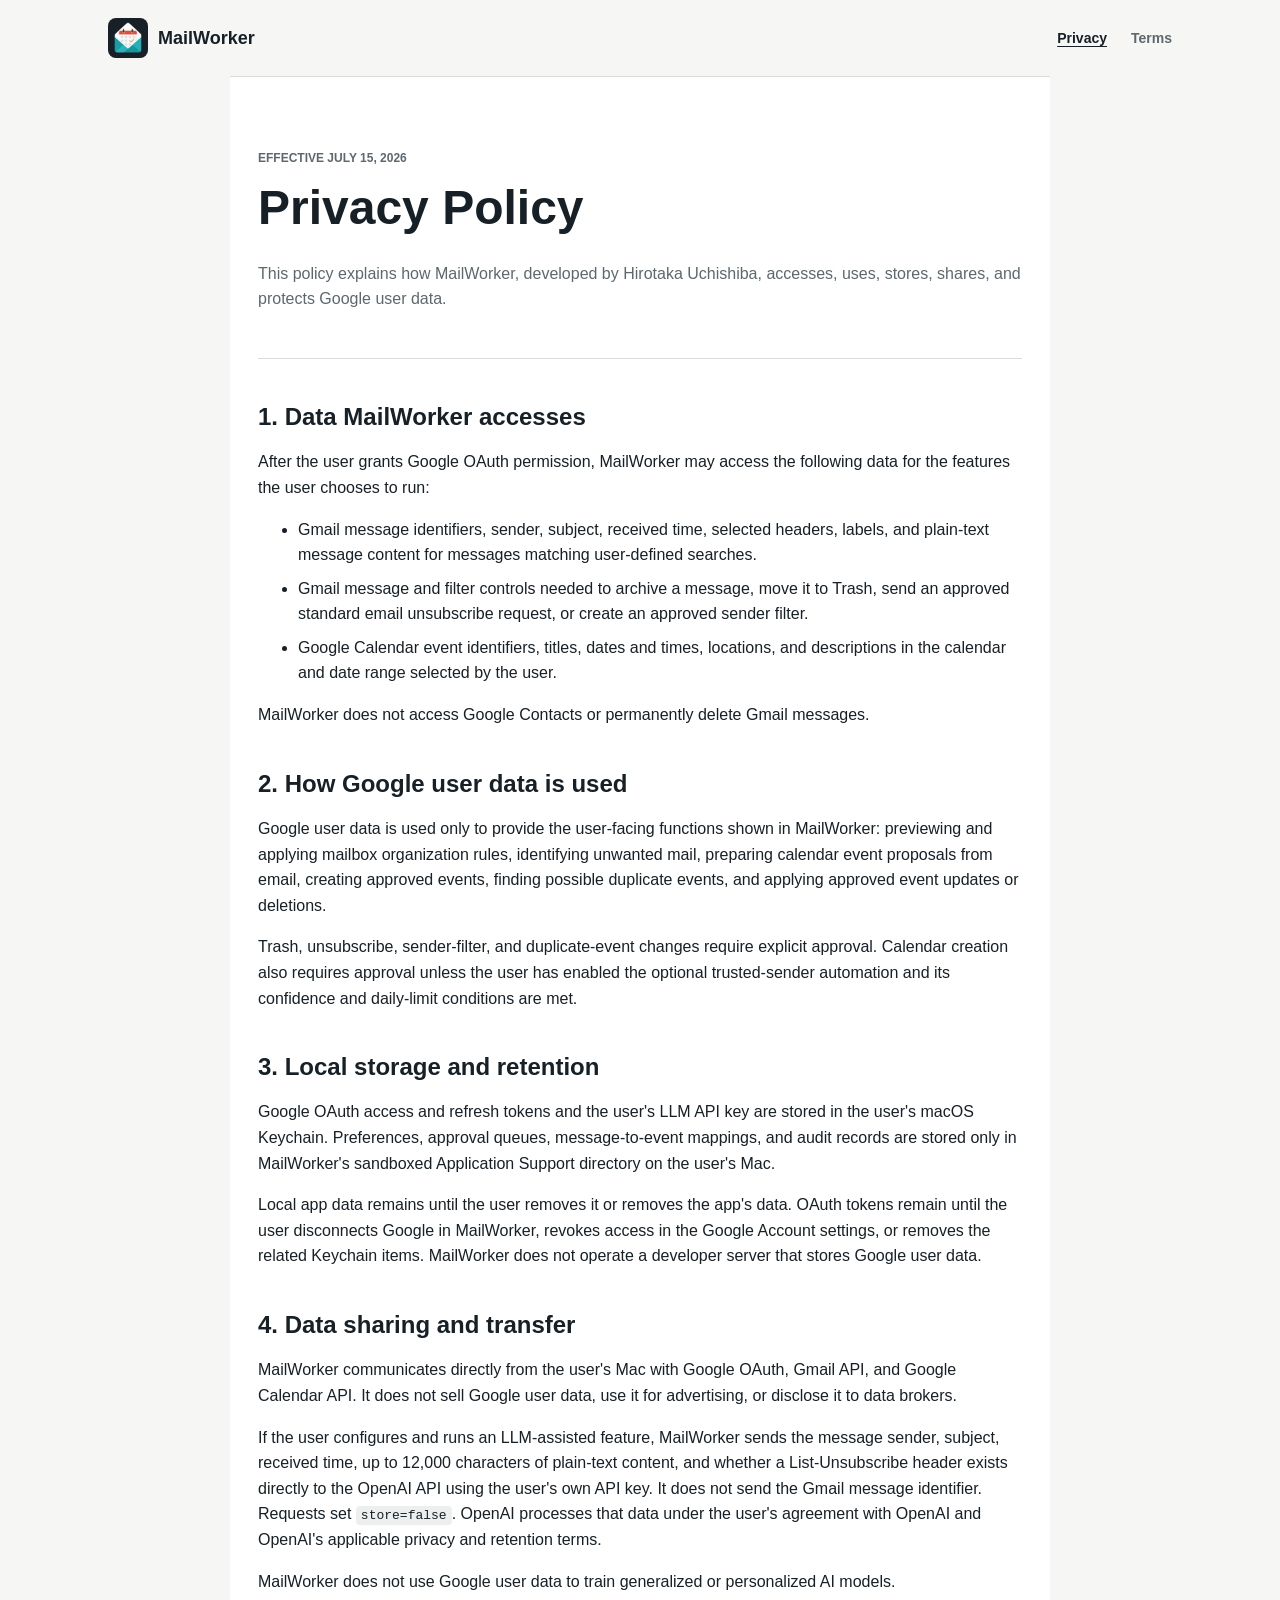
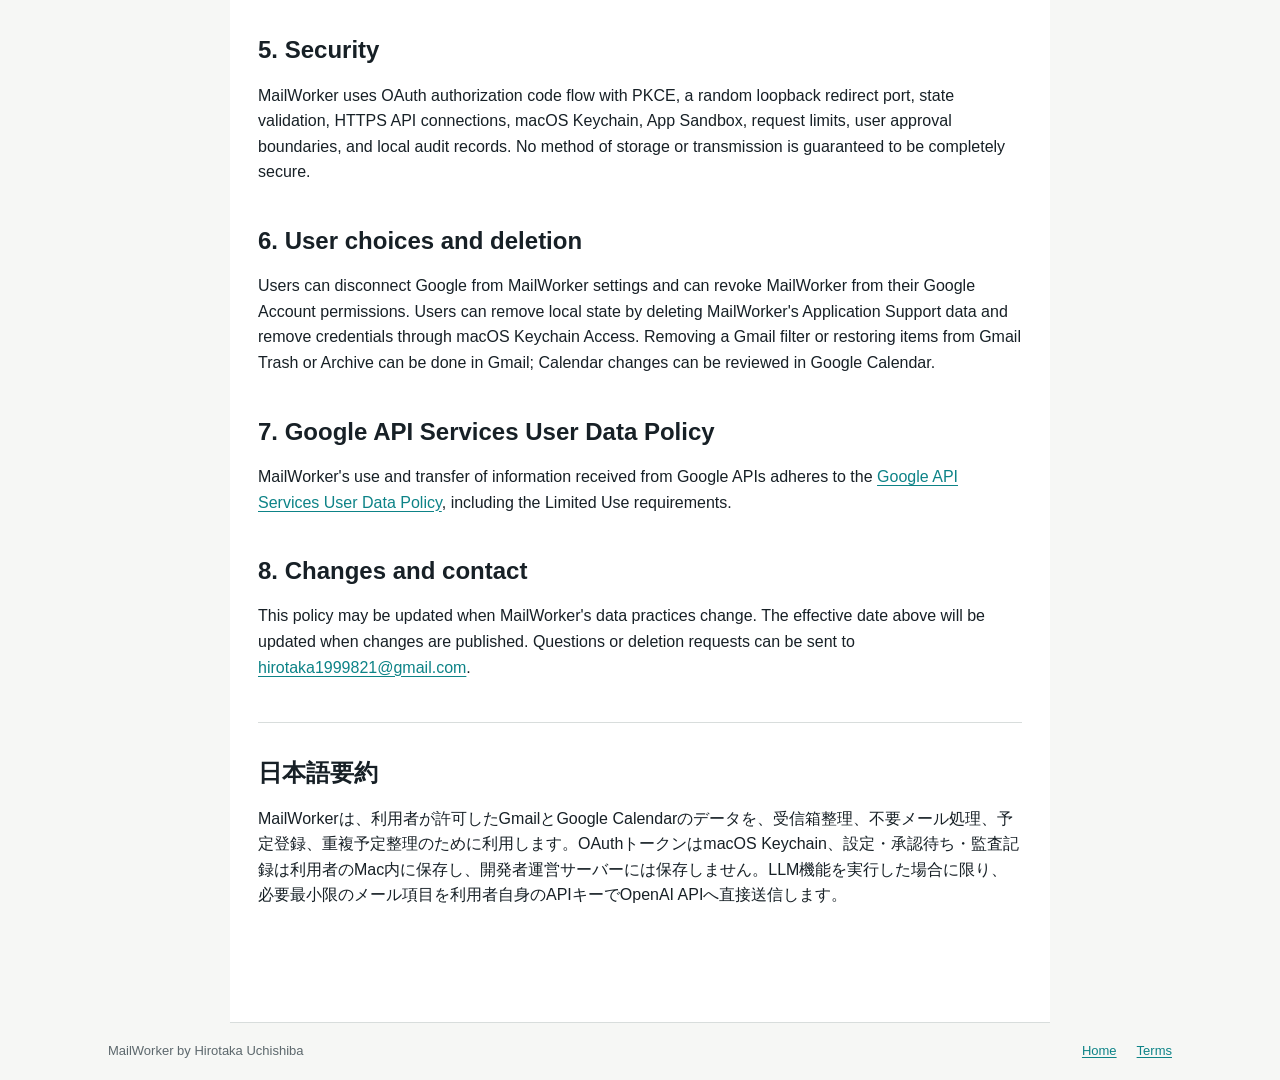
==== MailWorker/privacy.html @ 3fcc0424 "Publish MailWorker verification pages" ====
<!doctype html>
<html lang="en">
<head>
  <meta charset="utf-8">
  <meta name="viewport" content="width=device-width, initial-scale=1">
  <meta name="description" content="MailWorker Privacy Policy">
  <title>Privacy Policy - MailWorker</title>
  <link rel="icon" href="assets/mailworker-oauth-logo.png" type="image/png">
  <link rel="stylesheet" href="assets/site.css">
</head>
<body>
  <header class="site-header">
    <a class="brand" href="./" aria-label="MailWorker home">
      <img src="assets/mailworker-oauth-logo.png" width="40" height="40" alt="">
      <span>MailWorker</span>
    </a>
    <nav aria-label="Primary navigation">
      <a aria-current="page" href="privacy.html">Privacy</a>
      <a href="terms.html">Terms</a>
    </nav>
  </header>

  <main class="legal-page">
    <header class="legal-header">
      <p class="eyebrow">Effective July 15, 2026</p>
      <h1>Privacy Policy</h1>
      <p>This policy explains how MailWorker, developed by Hirotaka Uchishiba, accesses, uses, stores, shares, and protects Google user data.</p>
    </header>

    <section>
      <h2>1. Data MailWorker accesses</h2>
      <p>After the user grants Google OAuth permission, MailWorker may access the following data for the features the user chooses to run:</p>
      <ul>
        <li>Gmail message identifiers, sender, subject, received time, selected headers, labels, and plain-text message content for messages matching user-defined searches.</li>
        <li>Gmail message and filter controls needed to archive a message, move it to Trash, send an approved standard email unsubscribe request, or create an approved sender filter.</li>
        <li>Google Calendar event identifiers, titles, dates and times, locations, and descriptions in the calendar and date range selected by the user.</li>
      </ul>
      <p>MailWorker does not access Google Contacts or permanently delete Gmail messages.</p>
    </section>

    <section>
      <h2>2. How Google user data is used</h2>
      <p>Google user data is used only to provide the user-facing functions shown in MailWorker: previewing and applying mailbox organization rules, identifying unwanted mail, preparing calendar event proposals from email, creating approved events, finding possible duplicate events, and applying approved event updates or deletions.</p>
      <p>Trash, unsubscribe, sender-filter, and duplicate-event changes require explicit approval. Calendar creation also requires approval unless the user has enabled the optional trusted-sender automation and its confidence and daily-limit conditions are met.</p>
    </section>

    <section>
      <h2>3. Local storage and retention</h2>
      <p>Google OAuth access and refresh tokens and the user's LLM API key are stored in the user's macOS Keychain. Preferences, approval queues, message-to-event mappings, and audit records are stored only in MailWorker's sandboxed Application Support directory on the user's Mac.</p>
      <p>Local app data remains until the user removes it or removes the app's data. OAuth tokens remain until the user disconnects Google in MailWorker, revokes access in the Google Account settings, or removes the related Keychain items. MailWorker does not operate a developer server that stores Google user data.</p>
    </section>

    <section>
      <h2>4. Data sharing and transfer</h2>
      <p>MailWorker communicates directly from the user's Mac with Google OAuth, Gmail API, and Google Calendar API. It does not sell Google user data, use it for advertising, or disclose it to data brokers.</p>
      <p>If the user configures and runs an LLM-assisted feature, MailWorker sends the message sender, subject, received time, up to 12,000 characters of plain-text content, and whether a List-Unsubscribe header exists directly to the OpenAI API using the user's own API key. It does not send the Gmail message identifier. Requests set <code>store=false</code>. OpenAI processes that data under the user's agreement with OpenAI and OpenAI's applicable privacy and retention terms.</p>
      <p>MailWorker does not use Google user data to train generalized or personalized AI models.</p>
    </section>

    <section>
      <h2>5. Security</h2>
      <p>MailWorker uses OAuth authorization code flow with PKCE, a random loopback redirect port, state validation, HTTPS API connections, macOS Keychain, App Sandbox, request limits, user approval boundaries, and local audit records. No method of storage or transmission is guaranteed to be completely secure.</p>
    </section>

    <section>
      <h2>6. User choices and deletion</h2>
      <p>Users can disconnect Google from MailWorker settings and can revoke MailWorker from their Google Account permissions. Users can remove local state by deleting MailWorker's Application Support data and remove credentials through macOS Keychain Access. Removing a Gmail filter or restoring items from Gmail Trash or Archive can be done in Gmail; Calendar changes can be reviewed in Google Calendar.</p>
    </section>

    <section>
      <h2>7. Google API Services User Data Policy</h2>
      <p>MailWorker's use and transfer of information received from Google APIs adheres to the <a href="https://developers.google.com/terms/api-services-user-data-policy">Google API Services User Data Policy</a>, including the Limited Use requirements.</p>
    </section>

    <section>
      <h2>8. Changes and contact</h2>
      <p>This policy may be updated when MailWorker's data practices change. The effective date above will be updated when changes are published. Questions or deletion requests can be sent to <a href="mailto:hirotaka1999821@gmail.com">hirotaka1999821@gmail.com</a>.</p>
    </section>

    <section lang="ja" class="japanese-summary">
      <h2>日本語要約</h2>
      <p>MailWorkerは、利用者が許可したGmailとGoogle Calendarのデータを、受信箱整理、不要メール処理、予定登録、重複予定整理のために利用します。OAuthトークンはmacOS Keychain、設定・承認待ち・監査記録は利用者のMac内に保存し、開発者運営サーバーには保存しません。LLM機能を実行した場合に限り、必要最小限のメール項目を利用者自身のAPIキーでOpenAI APIへ直接送信します。</p>
    </section>
  </main>

  <footer>
    <span>MailWorker by Hirotaka Uchishiba</span>
    <span><a href="./">Home</a> <a href="terms.html">Terms</a></span>
  </footer>
</body>
</html>
---- MailWorker/assets/site.css ----
:root {
  color-scheme: light;
  --paper: #f6f7f5;
  --surface: #ffffff;
  --ink: #172026;
  --muted: #5d686d;
  --line: #d8dddc;
  --teal: #0d8387;
  --coral: #d64d3f;
  --gold: #ad7a17;
  --charcoal: #20282e;
}

* {
  box-sizing: border-box;
}

html {
  background: var(--paper);
  color: var(--ink);
  font-family: -apple-system, BlinkMacSystemFont, "Segoe UI", sans-serif;
  line-height: 1.6;
}

body {
  margin: 0;
}

a {
  color: var(--teal);
  text-underline-offset: 0.18em;
}

.site-header,
footer {
  align-items: center;
  display: flex;
  justify-content: space-between;
  margin: 0 auto;
  max-width: 1120px;
  padding: 18px 28px;
}

.site-header {
  min-height: 76px;
}

.brand {
  align-items: center;
  color: var(--ink);
  display: inline-flex;
  font-size: 18px;
  font-weight: 700;
  gap: 10px;
  text-decoration: none;
}

.brand img {
  border-radius: 8px;
}

nav {
  display: flex;
  gap: 24px;
}

nav a {
  color: var(--muted);
  font-size: 14px;
  font-weight: 650;
  text-decoration: none;
}

nav a:hover,
nav a[aria-current="page"] {
  color: var(--ink);
  text-decoration: underline;
}

main {
  background: var(--surface);
  border-bottom: 1px solid var(--line);
  border-top: 1px solid var(--line);
}

.intro {
  align-items: center;
  display: grid;
  gap: 64px;
  grid-template-columns: minmax(0, 1fr) minmax(220px, 360px);
  margin: 0 auto;
  max-width: 1120px;
  min-height: min(620px, calc(100vh - 76px));
  padding: 72px 28px;
}

.eyebrow {
  color: var(--teal);
  font-size: 12px;
  font-weight: 750;
  margin: 0 0 12px;
  text-transform: uppercase;
}

h1,
h2,
h3 {
  line-height: 1.18;
  margin-top: 0;
}

h1 {
  font-size: clamp(44px, 8vw, 76px);
  margin-bottom: 24px;
}

h2 {
  font-size: 32px;
  margin-bottom: 18px;
}

h3 {
  font-size: 18px;
  margin-bottom: 8px;
}

.lede {
  font-size: 21px;
  max-width: 660px;
}

.japanese,
.legal-header p,
.policy-callout {
  color: var(--muted);
}

.product-mark {
  border-radius: 22%;
  height: auto;
  max-width: 100%;
}

.band,
.content-section,
.legal-page {
  margin: 0 auto;
  max-width: 1120px;
  padding: 72px 28px;
}

.band {
  border-top: 1px solid var(--line);
}

.section-heading {
  max-width: 620px;
}

.feature-grid {
  border-bottom: 1px solid var(--line);
  border-top: 1px solid var(--line);
  display: grid;
  grid-template-columns: repeat(3, 1fr);
  margin-top: 38px;
}

.feature-grid article {
  padding: 28px;
}

.feature-grid article + article {
  border-left: 1px solid var(--line);
}

.feature-grid article:nth-child(1) h3 {
  color: var(--teal);
}

.feature-grid article:nth-child(2) h3 {
  color: var(--coral);
}

.feature-grid article:nth-child(3) h3 {
  color: var(--gold);
}

.data-list {
  border-top: 1px solid var(--line);
  margin-top: 36px;
}

.data-list div {
  border-bottom: 1px solid var(--line);
  display: grid;
  gap: 24px;
  grid-template-columns: 190px 1fr;
  padding: 20px 0;
}

.data-list span {
  color: var(--muted);
}

.policy-callout {
  border-left: 4px solid var(--teal);
  margin: 32px 0 0;
  padding: 8px 0 8px 20px;
}

.legal-page {
  max-width: 820px;
}

.legal-header {
  border-bottom: 1px solid var(--line);
  margin-bottom: 44px;
  padding-bottom: 30px;
}

.legal-header h1 {
  font-size: 48px;
}

.legal-page section {
  margin: 0 0 42px;
}

.legal-page h2 {
  font-size: 24px;
}

.legal-page li + li {
  margin-top: 8px;
}

.japanese-summary {
  border-top: 1px solid var(--line);
  padding-top: 36px;
}

code {
  background: #ecefed;
  border-radius: 4px;
  padding: 2px 5px;
}

footer {
  color: var(--muted);
  font-size: 13px;
}

footer span:last-child {
  display: flex;
  gap: 20px;
}

@media (max-width: 720px) {
  .site-header,
  footer {
    padding-left: 18px;
    padding-right: 18px;
  }

  nav {
    gap: 14px;
  }

  .intro {
    gap: 34px;
    grid-template-columns: 1fr;
    padding: 48px 20px 56px;
  }

  .product-mark {
    grid-row: 1;
    max-width: 180px;
  }

  h1 {
    font-size: 46px;
  }

  .lede {
    font-size: 18px;
  }

  .band,
  .content-section,
  .legal-page {
    padding: 52px 20px;
  }

  .feature-grid {
    grid-template-columns: 1fr;
  }

  .feature-grid article {
    padding: 22px 0;
  }

  .feature-grid article + article {
    border-left: 0;
    border-top: 1px solid var(--line);
  }

  .data-list div {
    gap: 4px;
    grid-template-columns: 1fr;
  }

  .legal-header h1 {
    font-size: 38px;
  }

  footer {
    align-items: flex-start;
    flex-direction: column;
    gap: 8px;
  }
}
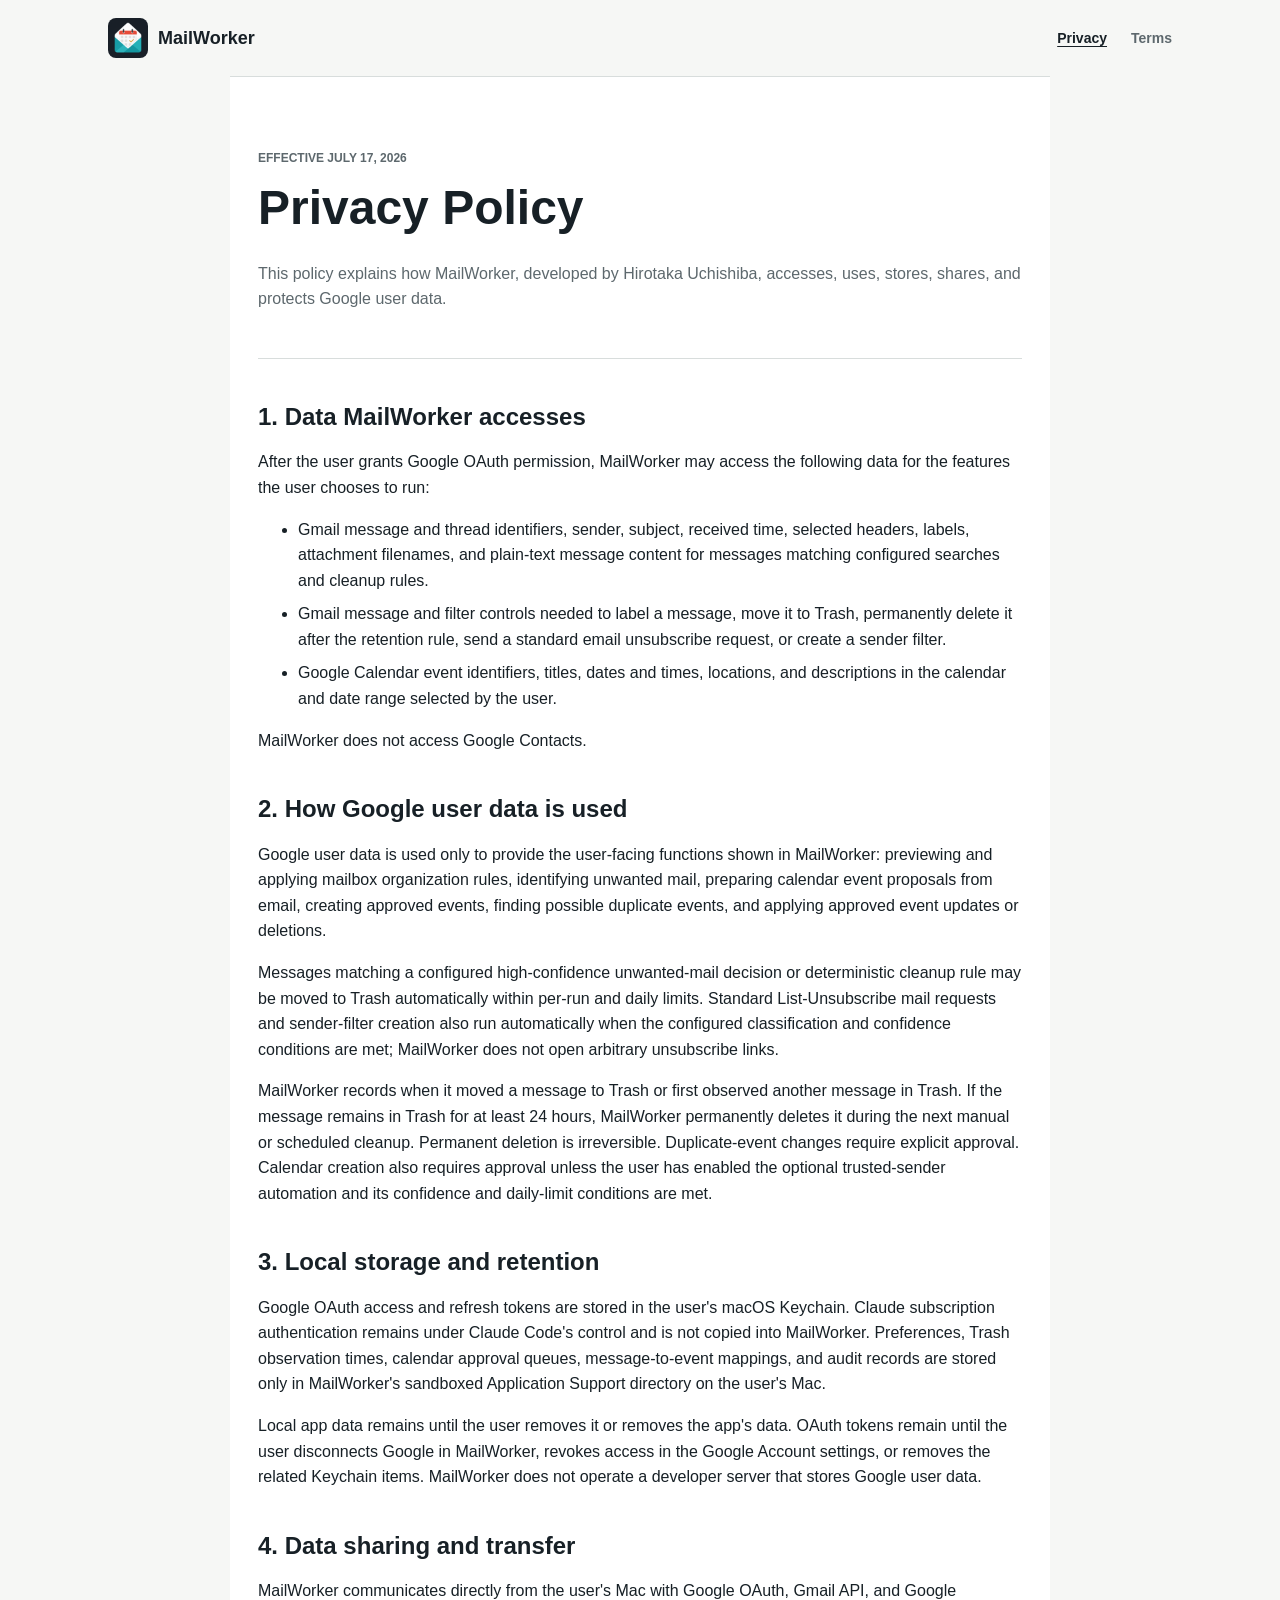
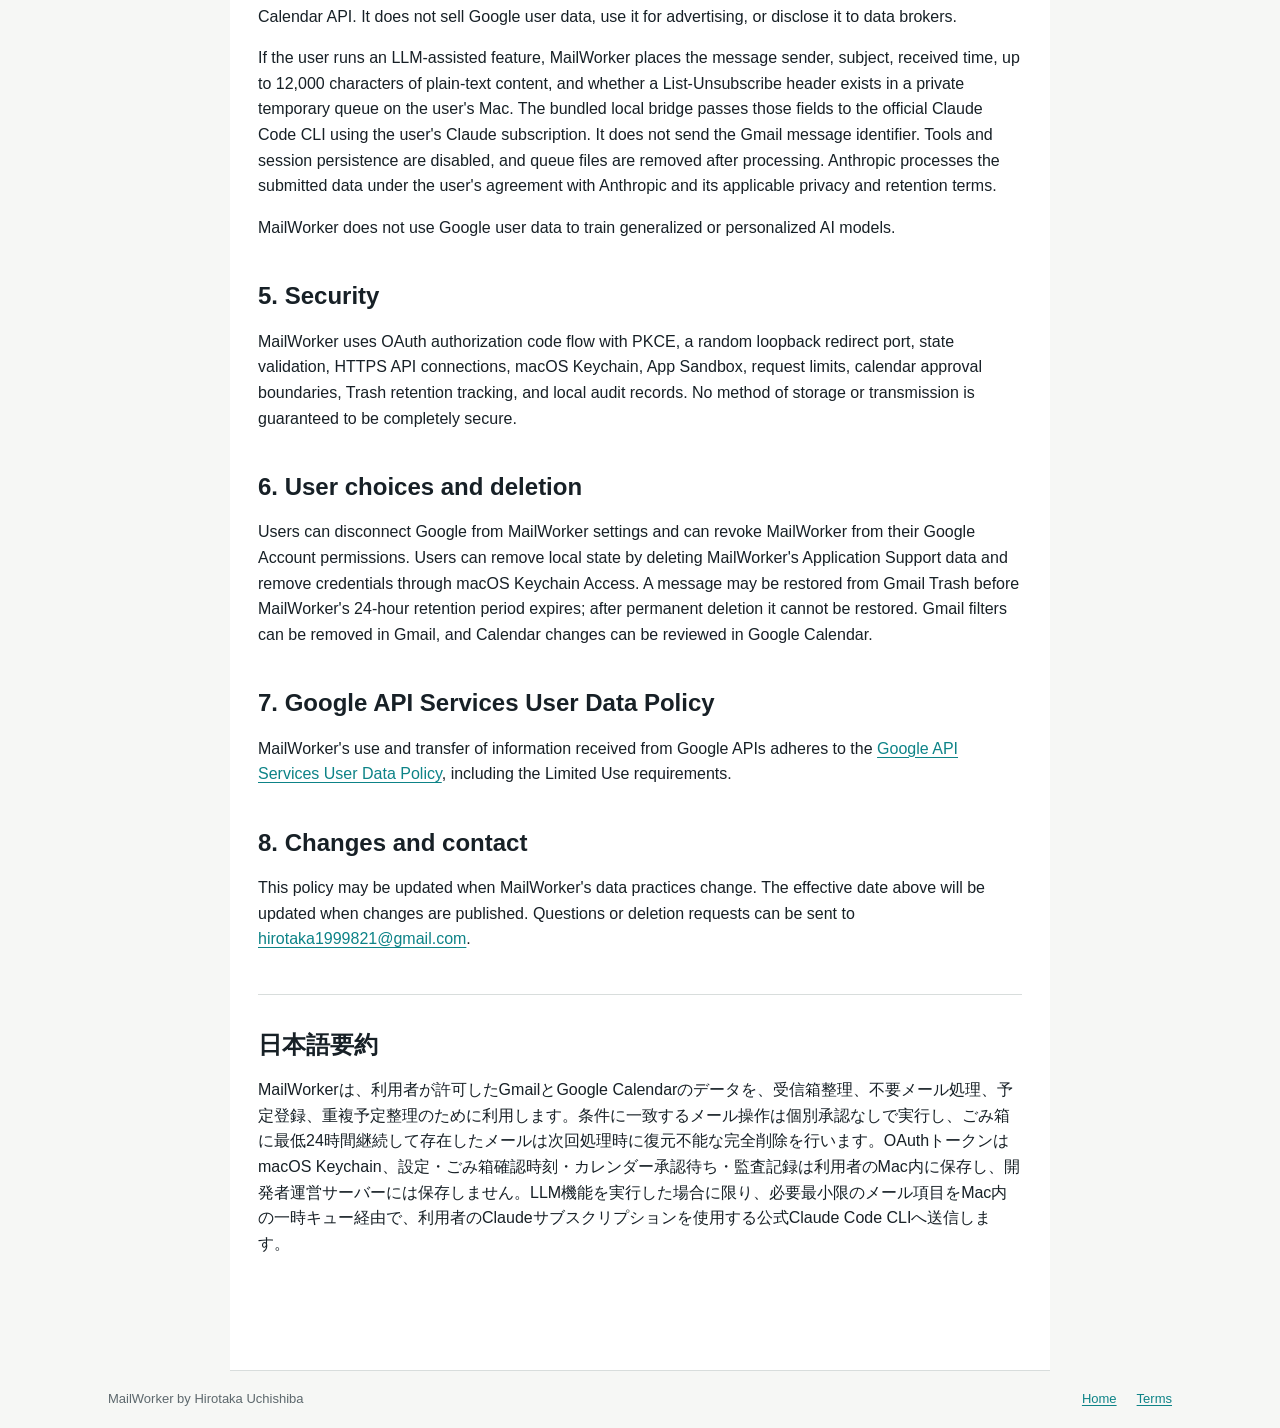
==== commit afafed19: "Update MailWorker retention policy" ====
--- a/MailWorker/privacy.html
+++ b/MailWorker/privacy.html
@@ -22,7 +22,7 @@
 
   <main class="legal-page">
     <header class="legal-header">
-      <p class="eyebrow">Effective July 15, 2026</p>
+      <p class="eyebrow">Effective July 17, 2026</p>
       <h1>Privacy Policy</h1>
       <p>This policy explains how MailWorker, developed by Hirotaka Uchishiba, accesses, uses, stores, shares, and protects Google user data.</p>
     </header>
@@ -31,40 +31,41 @@
       <h2>1. Data MailWorker accesses</h2>
       <p>After the user grants Google OAuth permission, MailWorker may access the following data for the features the user chooses to run:</p>
       <ul>
-        <li>Gmail message identifiers, sender, subject, received time, selected headers, labels, and plain-text message content for messages matching user-defined searches.</li>
-        <li>Gmail message and filter controls needed to archive a message, move it to Trash, send an approved standard email unsubscribe request, or create an approved sender filter.</li>
+        <li>Gmail message and thread identifiers, sender, subject, received time, selected headers, labels, attachment filenames, and plain-text message content for messages matching configured searches and cleanup rules.</li>
+        <li>Gmail message and filter controls needed to label a message, move it to Trash, permanently delete it after the retention rule, send a standard email unsubscribe request, or create a sender filter.</li>
         <li>Google Calendar event identifiers, titles, dates and times, locations, and descriptions in the calendar and date range selected by the user.</li>
       </ul>
-      <p>MailWorker does not access Google Contacts or permanently delete Gmail messages.</p>
+      <p>MailWorker does not access Google Contacts.</p>
     </section>
 
     <section>
       <h2>2. How Google user data is used</h2>
       <p>Google user data is used only to provide the user-facing functions shown in MailWorker: previewing and applying mailbox organization rules, identifying unwanted mail, preparing calendar event proposals from email, creating approved events, finding possible duplicate events, and applying approved event updates or deletions.</p>
-      <p>Trash, unsubscribe, sender-filter, and duplicate-event changes require explicit approval. Calendar creation also requires approval unless the user has enabled the optional trusted-sender automation and its confidence and daily-limit conditions are met.</p>
+      <p>Messages matching a configured high-confidence unwanted-mail decision or deterministic cleanup rule may be moved to Trash automatically within per-run and daily limits. Standard List-Unsubscribe mail requests and sender-filter creation also run automatically when the configured classification and confidence conditions are met; MailWorker does not open arbitrary unsubscribe links.</p>
+      <p>MailWorker records when it moved a message to Trash or first observed another message in Trash. If the message remains in Trash for at least 24 hours, MailWorker permanently deletes it during the next manual or scheduled cleanup. Permanent deletion is irreversible. Duplicate-event changes require explicit approval. Calendar creation also requires approval unless the user has enabled the optional trusted-sender automation and its confidence and daily-limit conditions are met.</p>
     </section>
 
     <section>
       <h2>3. Local storage and retention</h2>
-      <p>Google OAuth access and refresh tokens and the user's LLM API key are stored in the user's macOS Keychain. Preferences, approval queues, message-to-event mappings, and audit records are stored only in MailWorker's sandboxed Application Support directory on the user's Mac.</p>
+      <p>Google OAuth access and refresh tokens are stored in the user's macOS Keychain. Claude subscription authentication remains under Claude Code's control and is not copied into MailWorker. Preferences, Trash observation times, calendar approval queues, message-to-event mappings, and audit records are stored only in MailWorker's sandboxed Application Support directory on the user's Mac.</p>
       <p>Local app data remains until the user removes it or removes the app's data. OAuth tokens remain until the user disconnects Google in MailWorker, revokes access in the Google Account settings, or removes the related Keychain items. MailWorker does not operate a developer server that stores Google user data.</p>
     </section>
 
     <section>
       <h2>4. Data sharing and transfer</h2>
       <p>MailWorker communicates directly from the user's Mac with Google OAuth, Gmail API, and Google Calendar API. It does not sell Google user data, use it for advertising, or disclose it to data brokers.</p>
-      <p>If the user configures and runs an LLM-assisted feature, MailWorker sends the message sender, subject, received time, up to 12,000 characters of plain-text content, and whether a List-Unsubscribe header exists directly to the OpenAI API using the user's own API key. It does not send the Gmail message identifier. Requests set <code>store=false</code>. OpenAI processes that data under the user's agreement with OpenAI and OpenAI's applicable privacy and retention terms.</p>
+      <p>If the user runs an LLM-assisted feature, MailWorker places the message sender, subject, received time, up to 12,000 characters of plain-text content, and whether a List-Unsubscribe header exists in a private temporary queue on the user's Mac. The bundled local bridge passes those fields to the official Claude Code CLI using the user's Claude subscription. It does not send the Gmail message identifier. Tools and session persistence are disabled, and queue files are removed after processing. Anthropic processes the submitted data under the user's agreement with Anthropic and its applicable privacy and retention terms.</p>
       <p>MailWorker does not use Google user data to train generalized or personalized AI models.</p>
     </section>
 
     <section>
       <h2>5. Security</h2>
-      <p>MailWorker uses OAuth authorization code flow with PKCE, a random loopback redirect port, state validation, HTTPS API connections, macOS Keychain, App Sandbox, request limits, user approval boundaries, and local audit records. No method of storage or transmission is guaranteed to be completely secure.</p>
+      <p>MailWorker uses OAuth authorization code flow with PKCE, a random loopback redirect port, state validation, HTTPS API connections, macOS Keychain, App Sandbox, request limits, calendar approval boundaries, Trash retention tracking, and local audit records. No method of storage or transmission is guaranteed to be completely secure.</p>
     </section>
 
     <section>
       <h2>6. User choices and deletion</h2>
-      <p>Users can disconnect Google from MailWorker settings and can revoke MailWorker from their Google Account permissions. Users can remove local state by deleting MailWorker's Application Support data and remove credentials through macOS Keychain Access. Removing a Gmail filter or restoring items from Gmail Trash or Archive can be done in Gmail; Calendar changes can be reviewed in Google Calendar.</p>
+      <p>Users can disconnect Google from MailWorker settings and can revoke MailWorker from their Google Account permissions. Users can remove local state by deleting MailWorker's Application Support data and remove credentials through macOS Keychain Access. A message may be restored from Gmail Trash before MailWorker's 24-hour retention period expires; after permanent deletion it cannot be restored. Gmail filters can be removed in Gmail, and Calendar changes can be reviewed in Google Calendar.</p>
     </section>
 
     <section>
@@ -79,7 +80,7 @@
 
     <section lang="ja" class="japanese-summary">
       <h2>日本語要約</h2>
-      <p>MailWorkerは、利用者が許可したGmailとGoogle Calendarのデータを、受信箱整理、不要メール処理、予定登録、重複予定整理のために利用します。OAuthトークンはmacOS Keychain、設定・承認待ち・監査記録は利用者のMac内に保存し、開発者運営サーバーには保存しません。LLM機能を実行した場合に限り、必要最小限のメール項目を利用者自身のAPIキーでOpenAI APIへ直接送信します。</p>
+      <p>MailWorkerは、利用者が許可したGmailとGoogle Calendarのデータを、受信箱整理、不要メール処理、予定登録、重複予定整理のために利用します。条件に一致するメール操作は個別承認なしで実行し、ごみ箱に最低24時間継続して存在したメールは次回処理時に復元不能な完全削除を行います。OAuthトークンはmacOS Keychain、設定・ごみ箱確認時刻・カレンダー承認待ち・監査記録は利用者のMac内に保存し、開発者運営サーバーには保存しません。LLM機能を実行した場合に限り、必要最小限のメール項目をMac内の一時キュー経由で、利用者のClaudeサブスクリプションを使用する公式Claude Code CLIへ送信します。</p>
     </section>
   </main>
 
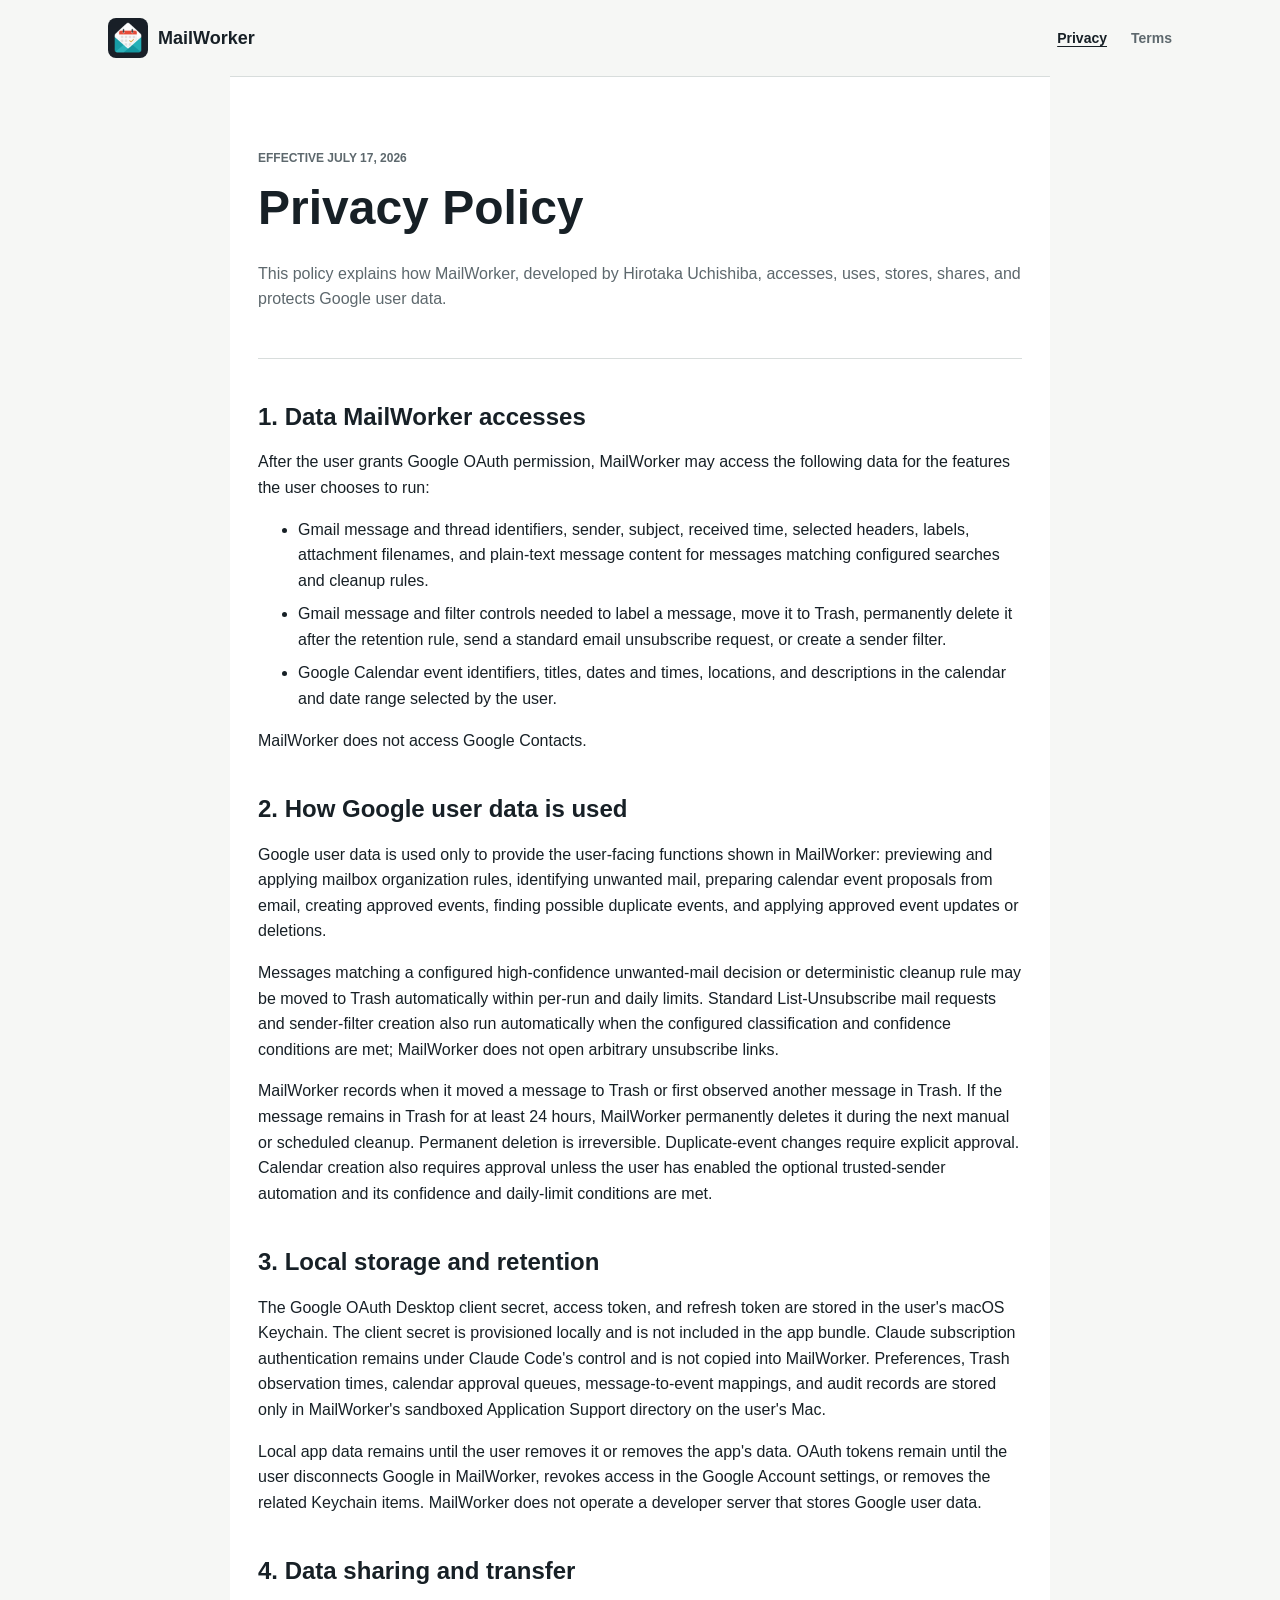
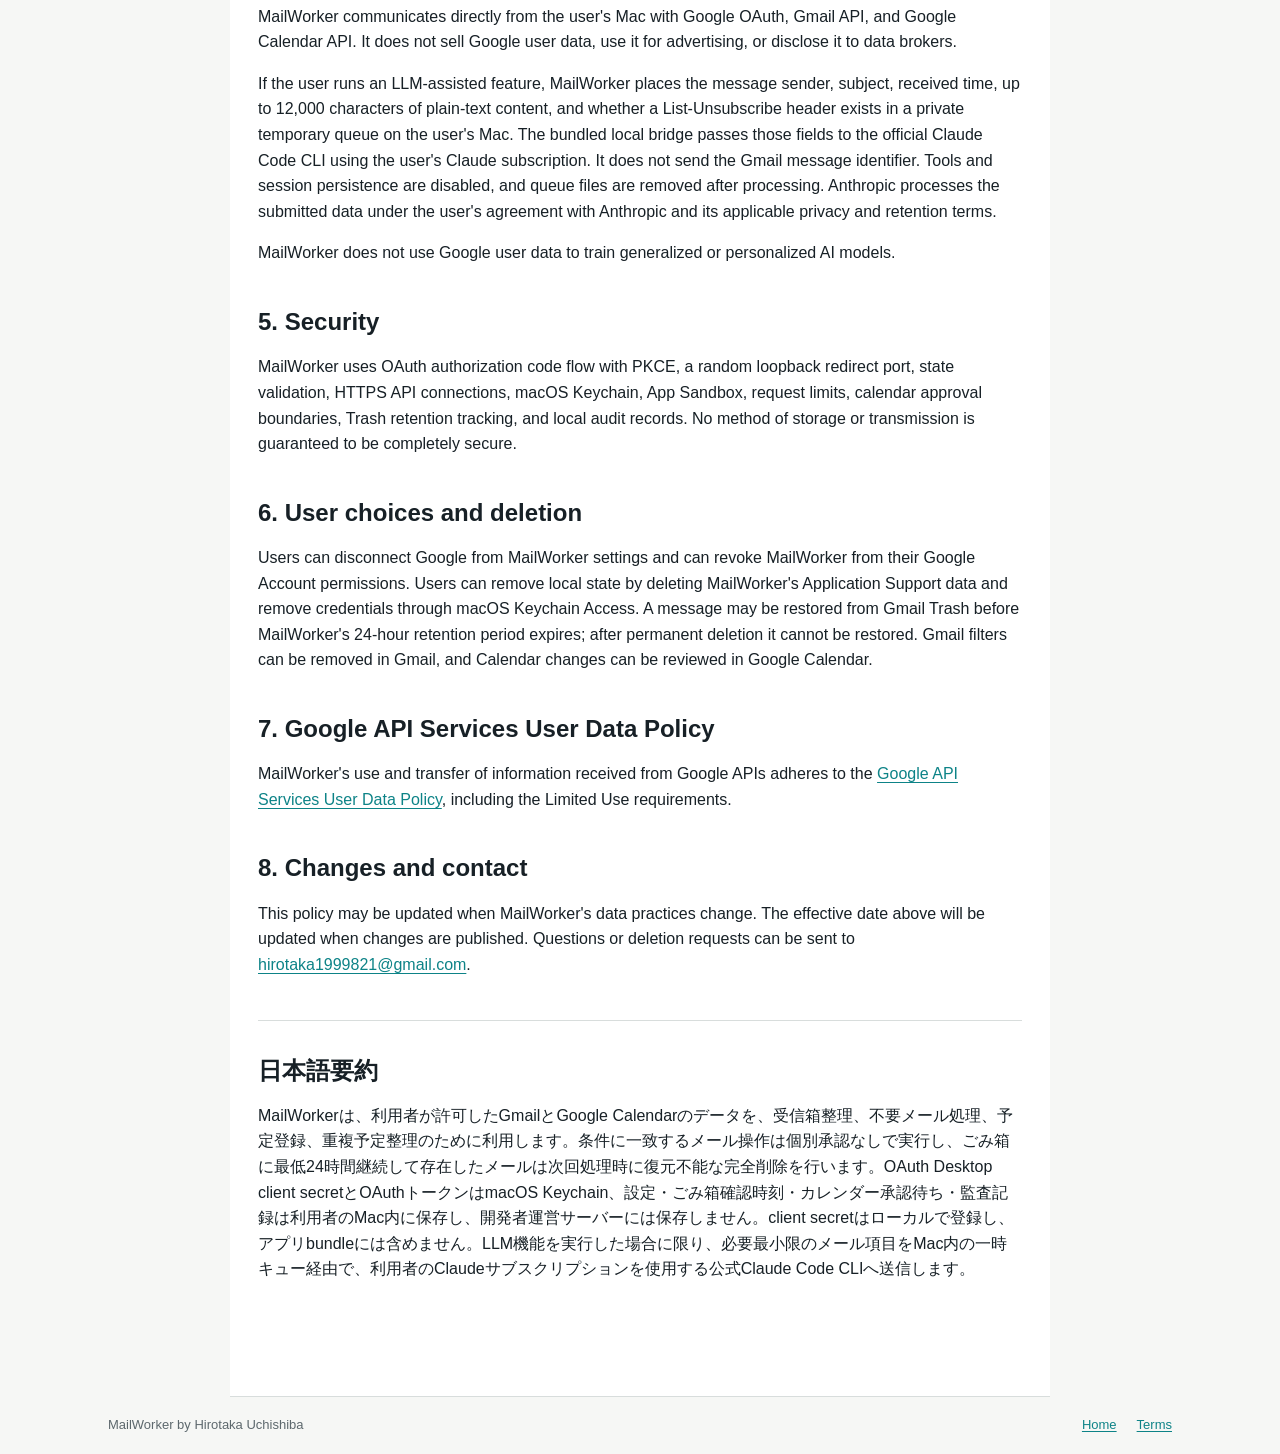
==== commit abba6e6b: "Document MailWorker OAuth Keychain storage" ====
--- a/MailWorker/privacy.html
+++ b/MailWorker/privacy.html
@@ -47,7 +47,7 @@
 
     <section>
       <h2>3. Local storage and retention</h2>
-      <p>Google OAuth access and refresh tokens are stored in the user's macOS Keychain. Claude subscription authentication remains under Claude Code's control and is not copied into MailWorker. Preferences, Trash observation times, calendar approval queues, message-to-event mappings, and audit records are stored only in MailWorker's sandboxed Application Support directory on the user's Mac.</p>
+      <p>The Google OAuth Desktop client secret, access token, and refresh token are stored in the user's macOS Keychain. The client secret is provisioned locally and is not included in the app bundle. Claude subscription authentication remains under Claude Code's control and is not copied into MailWorker. Preferences, Trash observation times, calendar approval queues, message-to-event mappings, and audit records are stored only in MailWorker's sandboxed Application Support directory on the user's Mac.</p>
       <p>Local app data remains until the user removes it or removes the app's data. OAuth tokens remain until the user disconnects Google in MailWorker, revokes access in the Google Account settings, or removes the related Keychain items. MailWorker does not operate a developer server that stores Google user data.</p>
     </section>
 
@@ -80,7 +80,7 @@
 
     <section lang="ja" class="japanese-summary">
       <h2>日本語要約</h2>
-      <p>MailWorkerは、利用者が許可したGmailとGoogle Calendarのデータを、受信箱整理、不要メール処理、予定登録、重複予定整理のために利用します。条件に一致するメール操作は個別承認なしで実行し、ごみ箱に最低24時間継続して存在したメールは次回処理時に復元不能な完全削除を行います。OAuthトークンはmacOS Keychain、設定・ごみ箱確認時刻・カレンダー承認待ち・監査記録は利用者のMac内に保存し、開発者運営サーバーには保存しません。LLM機能を実行した場合に限り、必要最小限のメール項目をMac内の一時キュー経由で、利用者のClaudeサブスクリプションを使用する公式Claude Code CLIへ送信します。</p>
+      <p>MailWorkerは、利用者が許可したGmailとGoogle Calendarのデータを、受信箱整理、不要メール処理、予定登録、重複予定整理のために利用します。条件に一致するメール操作は個別承認なしで実行し、ごみ箱に最低24時間継続して存在したメールは次回処理時に復元不能な完全削除を行います。OAuth Desktop client secretとOAuthトークンはmacOS Keychain、設定・ごみ箱確認時刻・カレンダー承認待ち・監査記録は利用者のMac内に保存し、開発者運営サーバーには保存しません。client secretはローカルで登録し、アプリbundleには含めません。LLM機能を実行した場合に限り、必要最小限のメール項目をMac内の一時キュー経由で、利用者のClaudeサブスクリプションを使用する公式Claude Code CLIへ送信します。</p>
     </section>
   </main>
 
